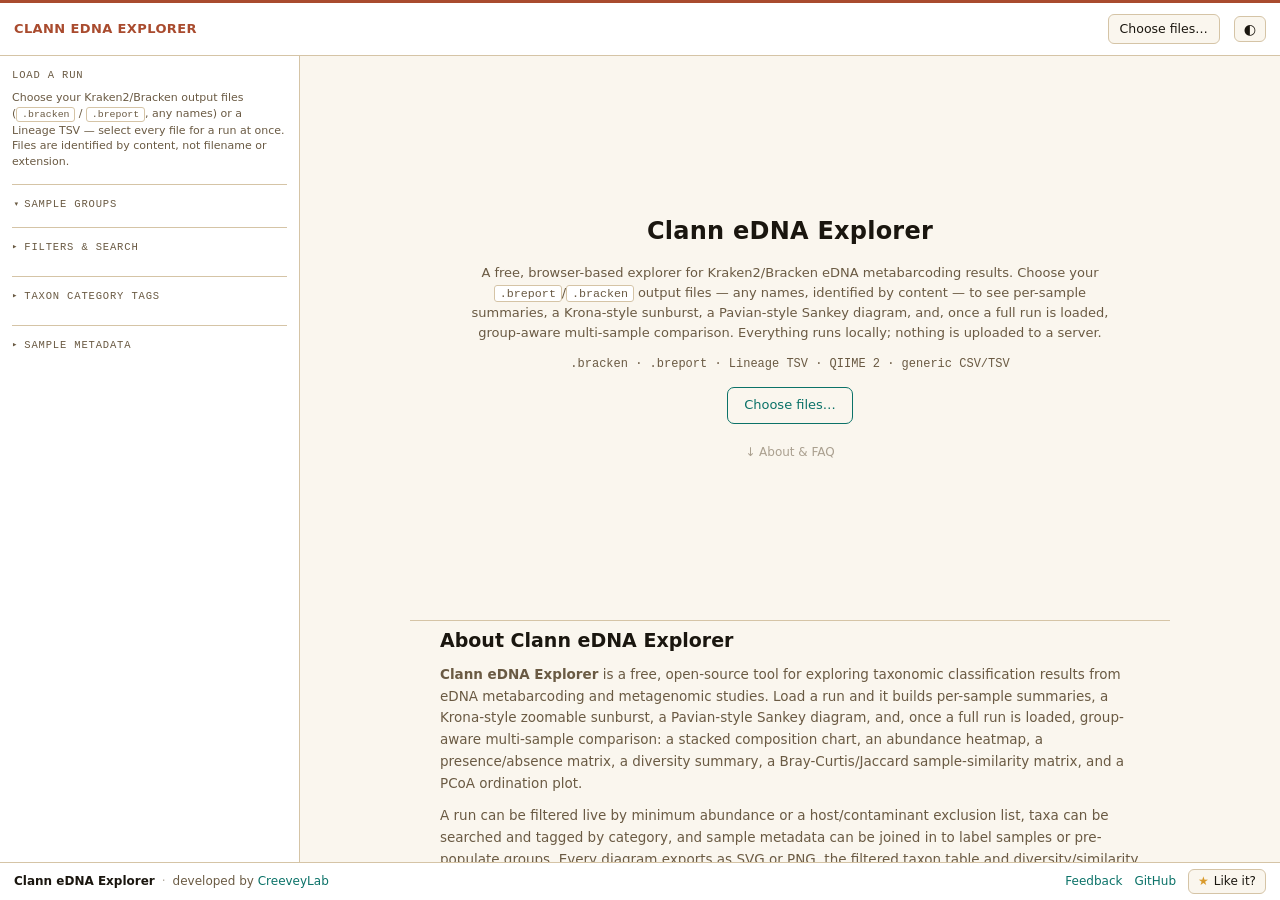
==== index.html @ 2140b51a "Fix Bray-Curtis to use relative proportions, document scaling behavior Bray-Curtis distance (feeding" ====
<!doctype html>
<html lang="en">
<head>
  <meta charset="utf-8" />
  <meta name="viewport" content="width=device-width, initial-scale=1" />
  <title>Clann eDNA Explorer — Kraken2/Bracken eDNA metabarcoding explorer</title>
  <meta name="description" content="Free, browser-based explorer for Kraken2/Bracken eDNA metabarcoding results. Load .bracken/.breport files or a Lineage TSV (e.g. exported from Clann BLAST Explorer's BLAST/DIAMOND taxonomy resolution), explore Krona-style sunbursts and Pavian-style Sankey diagrams, compare samples by group, and export to MicrobiomeAnalyst. Nothing is uploaded; everything runs in your browser." />
  <meta name="keywords" content="eDNA explorer, metabarcoding, Kraken2, Bracken, bracken report, taxonomic classification, lineage TSV, BLAST taxonomy, Krona chart, Sankey diagram, MicrobiomeAnalyst, metagenomics, microbiome analysis, online eDNA tool" />
  <meta name="author" content="CreeveyLab" />
  <link rel="canonical" href="https://chriscreevey.github.io/clann-edna-explorer/" />
  <meta property="og:type" content="website" />
  <meta property="og:site_name" content="Clann eDNA Explorer" />
  <meta property="og:title" content="Clann eDNA Explorer — Kraken2/Bracken eDNA metabarcoding explorer" />
  <meta property="og:description" content="Load Kraken2/Bracken output, explore Krona-style sunbursts and Sankey diagrams, compare samples by group, and export to MicrobiomeAnalyst — all in your browser." />
  <meta property="og:url" content="https://chriscreevey.github.io/clann-edna-explorer/" />
  <meta name="twitter:card" content="summary" />
  <meta name="twitter:title" content="Clann eDNA Explorer — Kraken2/Bracken eDNA metabarcoding explorer" />
  <meta name="twitter:description" content="Load Kraken2/Bracken output, explore Krona-style sunbursts and Sankey diagrams, compare samples by group, and export to MicrobiomeAnalyst — all in your browser." />
  <link rel="stylesheet" href="styles/main.css" />
  <script type="application/ld+json">
  {
    "@context": "https://schema.org",
    "@type": "WebApplication",
    "name": "Clann eDNA Explorer",
    "url": "https://chriscreevey.github.io/clann-edna-explorer/",
    "applicationCategory": "BioinformaticsApplication",
    "operatingSystem": "Any (modern web browser)",
    "browserRequirements": "Requires JavaScript",
    "offers": { "@type": "Offer", "price": "0", "priceCurrency": "USD" },
    "description": "Free browser-based explorer for Kraken2/Bracken eDNA metabarcoding classification results — or Lineage TSV input from other taxonomy-resolving tools such as Clann BLAST Explorer — with Krona-style sunbursts, Pavian-style Sankey diagrams, multi-sample comparison, and a MicrobiomeAnalyst-format export.",
    "keywords": "eDNA, metabarcoding, Kraken2, Bracken, lineage TSV, BLAST taxonomy, Krona, Sankey, MicrobiomeAnalyst, metagenomics",
    "author": { "@type": "Organization", "name": "CreeveyLab", "url": "https://www.creeveylab.org/" },
    "codeRepository": "https://github.com/ChrisCreevey/clann-edna-explorer"
  }
  </script>
  <script type="application/ld+json">
  {
    "@context": "https://schema.org",
    "@type": "FAQPage",
    "mainEntity": [
      { "@type": "Question", "name": "What input files does Clann eDNA Explorer need?",
        "acceptedAnswer": { "@type": "Answer", "text": "A Kraken2/Bracken .breport (full taxonomic hierarchy) and/or .bracken (leaf-rank re-estimated counts) file per sample, a Lineage TSV file — a hierarchy-aware format for tools that resolve their own taxonomy, such as Clann BLAST Explorer's eDNA Explorer sample export — or a QIIME 2 feature-table.tsv + taxonomy.tsv pair exported from a FeatureTable[Frequency]/FeatureData[Taxonomy] artifact. Files are identified by their content, not their name or extension, so Galaxy exports with generic filenames still work. A generic tab-delimited fallback parser handles output from other classifiers on a best-effort basis." } },
      { "@type": "Question", "name": "Can I load BLAST or DIAMOND results?",
        "acceptedAnswer": { "@type": "Answer", "text": "Yes. Resolve taxonomy for your BLAST/DIAMOND hits in Clann BLAST Explorer (its built-in taxonomy database resolves full lineage from a staxids value), then use its \"Download eDNA Explorer sample\" export to produce a Lineage TSV. Loading that file here gives it the same full rank views, sunburst, Sankey diagram, and multi-sample comparison as a native Kraken2/Bracken sample — not just a flat name list." } },
      { "@type": "Question", "name": "What formats do sample metadata and taxon category tags use?",
        "acceptedAnswer": { "@type": "Answer", "text": "Both are optional CSV/TSV uploads. Sample metadata needs a header row: first column is the sample/barcode ID, every other column is an arbitrary field. Taxon category tags is a two-column taxon-name-or-taxid, category list with no header row. Example files are in the examples/ folder of the repository: sample-metadata.tsv and taxon-category-tags.tsv." } },
      { "@type": "Question", "name": "Is my data uploaded to a server?",
        "acceptedAnswer": { "@type": "Answer", "text": "No. Everything runs client-side in your browser — parsing, visualisation, and every export happen locally. Your classification results never leave your computer." } },
      { "@type": "Question", "name": "Can I compare multiple samples?",
        "acceptedAnswer": { "@type": "Answer", "text": "Yes. Load a full run, assign samples to groups, and the overview dashboard, stacked composition chart, abundance heatmap, presence/absence matrix, diversity summary, Bray-Curtis/Jaccard similarity matrix, and a PCoA ordination plot all update to match — grouped, coloured, and recalculated live." } },
      { "@type": "Question", "name": "How does it handle read-count scaling across samples?",
        "acceptedAnswer": { "@type": "Answer", "text": "The same way for every input format: parsing always keeps each sample's raw read counts as reported by the source tool, with no rarefaction or rescaling to a common depth at load time. Downstream, the stacked composition chart, the rank table's percent-of-total column, the diversity summary, and Bray-Curtis distance (similarity matrix and PCoA) all work from each sample's own relative proportions, so differing sequencing depth doesn't distort them. The abundance heatmap and the Jaccard distance/presence-absence matrix intentionally use raw read counts against a read-count threshold instead." } },
      { "@type": "Question", "name": "Can I export results for MicrobiomeAnalyst?",
        "acceptedAnswer": { "@type": "Answer", "text": "Yes. The MicrobiomeAnalyst export builds the abundance table, taxonomy mapping, and metadata files to their documented format exactly, reflecting exactly the samples, rank, and filters currently shown in the comparison view." } },
      { "@type": "Question", "name": "Can I export the diagrams?",
        "acceptedAnswer": { "@type": "Answer", "text": "Yes. The sunburst, Sankey diagram, heatmaps, and stacked composition chart can each be exported as SVG (vector, edit it further) or PNG (raster, drop straight into a slide or report)." } },
      { "@type": "Question", "name": "Is Clann eDNA Explorer free?",
        "acceptedAnswer": { "@type": "Answer", "text": "Yes, it is free and open source (GPL-2.0), developed by CreeveyLab. Use it online or clone the repository and host it yourself." } }
    ]
  }
  </script>
</head>
<body>
<div id="app" style="display:flex;flex-direction:column;flex:1;min-height:0">
  <header>
    <span class="brand">Clann eDNA Explorer</span>
    <span class="title" id="hTitle"></span>
    <span class="meta" id="hMeta"></span>
    <span class="spacer"></span>
    <button id="uploadBtn" type="button" title="Pick your Kraken2/Bracken output files">Choose files&hellip;</button>
    <input id="folder-input" type="file" multiple style="display: none;" />
    <button class="act" id="themeBtn" type="button" title="Toggle light/dark">&#9680;</button>
  </header>

  <main>
    <aside id="side">
      <h4>Load a run</h4>
      <div class="hint" id="load-empty-state">
        Choose your Kraken2/Bracken output files (<code>.bracken</code> / <code>.breport</code>, any names) or a
        Lineage TSV — select every file for a run at once. Files are identified by content, not filename or
        extension.
      </div>
      <ul id="file-ticklist" class="file-ticklist scroll-panel" style="display: none;"></ul>
      <button id="load-selected-btn" class="act" type="button" style="display: none;">Load selected</button>

      <details class="sect" id="rowGroups" open>
        <summary>Sample groups</summary>
        <div id="groupsSectionBody"></div>
      </details>

      <details class="sect" id="rowFilters">
        <summary>Filters &amp; search</summary>
        <div id="filtersSectionBody"></div>
      </details>

      <details class="sect" id="rowTags">
        <summary>Taxon category tags</summary>
        <div id="tagsSectionBody"></div>
      </details>

      <details class="sect" id="rowMetadata">
        <summary>Sample metadata</summary>
        <div id="metadataSectionBody"></div>
      </details>
    </aside>

    <div id="wrap">
      <div id="explorer" style="display: none;"></div>
      <div id="empty">
        <div class="hero">
          <h1>Clann eDNA Explorer</h1>
          <div class="lead">
            A free, browser-based explorer for Kraken2/Bracken eDNA metabarcoding results. Choose your
            <code>.breport</code>/<code>.bracken</code> output files — any names, identified by content — to see
            per-sample summaries, a Krona-style sunburst, a Pavian-style Sankey diagram, and, once a full run is
            loaded, group-aware multi-sample comparison. Everything runs locally; nothing is uploaded to a server.
          </div>
          <div class="exts">.bracken &middot; .breport &middot; Lineage TSV &middot; QIIME 2 &middot; generic CSV/TSV</div>
          <button id="emptyOpen" type="button">Choose files&hellip;</button>
          <div class="scroll-hint">&darr; About &amp; FAQ</div>
        </div>
        <section class="about" id="about">
    <h2>About Clann eDNA Explorer</h2>
    <p>
      <strong>Clann eDNA Explorer</strong> is a free, open-source tool for exploring taxonomic classification
      results from eDNA metabarcoding and metagenomic studies. Load a run and it builds per-sample summaries, a
      Krona-style zoomable sunburst, a Pavian-style Sankey diagram, and, once a full run is loaded, group-aware
      multi-sample comparison: a stacked composition chart, an abundance heatmap, a presence/absence matrix, a
      diversity summary, a Bray-Curtis/Jaccard sample-similarity matrix, and a PCoA ordination plot.
    </p>
    <p>
      A run can be filtered live by minimum abundance or a host/contaminant exclusion list, taxa can be searched
      and tagged by category, and sample metadata can be joined in to label samples or pre-populate groups.
      Every diagram exports as SVG or PNG, the filtered taxon table and diversity/similarity summaries export as
      CSV, and the whole comparison exports to <strong>MicrobiomeAnalyst</strong>'s documented data format for
      formal statistical analysis downstream. Nothing is uploaded — parsing, visualisation, and every export run
      entirely in your browser.
    </p>

    <h3>Supported input sources</h3>
    <ul class="input-source-list">
      <li>
        <strong>Kraken2/Bracken</strong> — <code>.breport</code> (full taxonomic hierarchy) and/or
        <code>.bracken</code> (leaf-rank re-estimated counts) per sample, any filenames, identified by content.
        Full rank views, sunburst, Sankey, and multi-sample comparison.
      </li>
      <li>
        <strong>Lineage TSV</strong> — one row per resolved taxon path (name + taxid at every rank), for tools
        that resolve their own taxonomy, e.g. BLAST/DIAMOND hits. Same full treatment as Kraken2/Bracken. Produced
        directly by <a href="https://chriscreevey.github.io/clann-blast-explorer/" target="_blank" rel="noopener">Clann BLAST Explorer</a>'s
        "Download eDNA Explorer sample" export — see the FAQ below for a worked example.
      </li>
      <li>
        <strong>QIIME 2</strong> — a <code>feature-table.tsv</code> + <code>taxonomy.tsv</code> pair exported
        from a <code>FeatureTable[Frequency]</code>/<code>FeatureData[Taxonomy]</code> artifact. Same full
        treatment as the others — see the FAQ below for the export commands.
      </li>
      <li>
        <strong>Generic tab-delimited fallback</strong> — best-effort support for other classifiers (Kaiju,
        Centrifuge, MetaPhlAn, ...): a name column and an abundance column, with manual column mapping if
        auto-detection can't confirm the shape. No taxonomic hierarchy, so it only feeds the per-sample table,
        not the sunburst, Sankey, or comparison views.
      </li>
    </ul>
    <p>
      Every format is identified by file <strong>content</strong>, not filename or extension, so a Galaxy export
      with a generic name still loads correctly.
    </p>

    <h2>Frequently asked questions</h2>

    <h3>Can I load BLAST or DIAMOND results?</h3>
    <p>
      Yes — via a Lineage TSV. Resolve taxonomy for your BLAST/DIAMOND hits in
      <a href="https://chriscreevey.github.io/clann-blast-explorer/" target="_blank" rel="noopener">Clann BLAST Explorer</a>
      (its built-in taxonomy database resolves full lineage — superkingdom/domain through species — from a
      <code>staxids</code> value), filter to your preferred cutoffs, then use its "Download eDNA Explorer sample"
      export. Each query counts as one read, assigned to its best passing hit's taxon; unmatched queries pool
      into a single unclassified row. Load the resulting file here the same way as a <code>.breport</code> —
      it gets the same sunburst, Sankey, and multi-sample comparison treatment, not just a flat name list. See
      <a href="https://github.com/ChrisCreevey/clann-blast-explorer/blob/main/examples/nanopore-diamond-nr.tsv" target="_blank" rel="noopener">a worked example</a>
      (and its output, <a href="examples/blast-explorer-nanopore-sample.lineage.tsv">loadable directly here</a>).
    </p>

    <h3>Does it support QIIME 2?</h3>
    <p>
      Yes, via QIIME 2's exported plain-text files rather than the raw <code>.qza</code> archive (which packages
      the feature table as HDF5 inside a zip — not something a browser can decode without extra tooling yet).
      Export both halves of the pair and load them together:
    </p>
    <pre><code>qiime tools export --input-path table.qza --output-path exported-table
biom convert -i exported-table/feature-table.biom -o feature-table.tsv --to-tsv

qiime tools export --input-path taxonomy.qza --output-path exported-taxonomy</code></pre>
    <p>
      Select the resulting <code>feature-table.tsv</code> and <code>taxonomy.tsv</code> together — as with every
      other format, they're identified by content, not filename. Unlike <code>.breport</code>/<code>.bracken</code>,
      where each file is one sample, this pair loads every sample column in the feature table in one go, so
      there's no separate sample-name field for these two rows. Features with no match in
      <code>taxonomy.tsv</code>, or an unresolved taxon string (e.g. <code>Unassigned</code>), count as
      unclassified reads for that sample rather than being dropped.
    </p>

    <h3>What formats do sample metadata and taxon category tags use?</h3>
    <p>
      Both are optional CSV/TSV uploads, separate from the run itself, and both are identified by content like
      everything else. <strong>Sample metadata</strong> needs a header row: first column is the sample/barcode
      ID, every other column is an arbitrary field you can use to label samples or pre-populate groups — see
      <a href="examples/sample-metadata.tsv" target="_blank" rel="noopener">examples/sample-metadata.tsv</a>.
      <strong>Taxon category tags</strong> is a two-column taxon-name-or-taxid, category list with
      <em>no header row</em> — see
      <a href="examples/taxon-category-tags.tsv" target="_blank" rel="noopener">examples/taxon-category-tags.tsv</a>.
      Open either in a spreadsheet app to build your own from a template.
    </p>

    <h3>Is my data uploaded to a server?</h3>
    <p>
      No. Everything — parsing, every visualisation, and every export — runs client-side in your browser. Your
      classification results never leave your computer. You can save the page and use it offline, or host it
      yourself.
    </p>

    <h3>Can I compare multiple samples?</h3>
    <p>
      Yes. Load a full run, type a comma-separated list of group names, and assign each sample to one from a
      dropdown (with an Exclude option that drops a sample from every calculation without unloading it). The
      overview dashboard, stacked composition chart, abundance heatmap, presence/absence matrix, diversity
      summary, and sample-similarity matrix all recalculate live to match — grouped, coloured, and ordered by
      group throughout. The overview also includes a PCoA ordination plot (on Bray-Curtis distance), where each
      sample's point shape reflects its group and its colour can be switched, via a dropdown, to any uploaded
      metadata field instead. Samples rarely share the same sequencing depth — see "How does it handle read-count
      scaling across samples?" below for exactly which views are depth-independent and which show raw counts by
      design.
    </p>

    <h3>How does it handle read-count scaling across samples?</h3>
    <p>
      The same way for every input format: parsing always keeps each sample's <strong>raw read counts</strong> as
      reported by the source tool (Kraken2/Bracken's own counts, a Lineage TSV's <code>count</code> column, a
      QIIME 2 feature table's cell values) — nothing is rarefied or rescaled to a common depth at load time.
      Downstream, each view then chooses either raw counts or that sample's own relative proportions, depending
      on what the view is for:
    </p>
    <ul class="input-source-list">
      <li>
        <strong>Relative proportions</strong> (depth-independent) — the stacked composition chart, the per-sample
        rank table's "% of total" column, the diversity summary (richness/Shannon/Simpson), and Bray-Curtis
        distance (feeding both the sample-similarity matrix and the PCoA ordination plot). Differing read totals
        between samples don't distort any of these.
      </li>
      <li>
        <strong>Raw read counts</strong> (depth-sensitive, by design) — the abundance heatmap, so you can see
        actual sequencing depth at a glance (a deeply-sequenced sample reads more intensely there even where its
        relative composition is similar to a shallower one); and the Jaccard presence/absence distance and the
        presence/absence matrix, both of which call a taxon "present" once it clears a raw-read-count threshold
        you set, not a percentage.
      </li>
    </ul>
    <p>
      There's no rarefaction, CSS, or TMM-style formal normalization anywhere in the tool — just raw counts and
      same-sample relative proportions, as above. One provenance subtlety if you load matching
      <code>.breport</code> + <code>.bracken</code> pairs: species-rank counts become Bracken's statistically
      re-estimated numbers, but genus-rank-and-above counts still come from Kraken's original <code>.breport</code>
      clade assignments and aren't re-summed from the corrected species values — so a genus total won't exactly
      equal the sum of its (Bracken-corrected) species children in that case.
    </p>

    <h3>Can I export results for MicrobiomeAnalyst?</h3>
    <p>
      Yes. The MicrobiomeAnalyst export builds the abundance table, taxonomy mapping, and metadata files to
      <a href="https://www.microbiomeanalyst.ca/docs/DataFormat.xhtml" target="_blank" rel="noopener">their
      documented format</a> exactly, reflecting exactly the samples, rank, and filters currently shown in the
      comparison view — so what you exported is always what you were looking at.
    </p>

    <h3>Can I export the diagrams and tables?</h3>
    <p>
      Yes. The sunburst, Sankey diagram, heatmaps, stacked composition chart, and PCoA ordination plot each
      export as SVG (vector, edit it further) or PNG (raster, drop into a slide or report). The filtered rank
      table, the merged abundance matrix, and the diversity/similarity summaries all export as CSV, with the
      current group assignment included as a column so the file is self-describing without this tool. Each CSV
      carries the same counts as its on-screen view: the rank table export has <strong>both</strong> raw reads
      and percent-of-total columns; the abundance matrix export is <strong>raw counts only</strong> (matching the
      heatmap); the diversity summary is <strong>proportion-based</strong> (richness/Shannon/Simpson); and the
      similarity/distance matrix export is the Bray-Curtis (proportion-based) or Jaccard (raw-count-threshold)
      distance values themselves, not counts. The MicrobiomeAnalyst export is <strong>raw counts</strong>
      throughout, since that's the format MicrobiomeAnalyst itself expects.
    </p>

    <h3>Is it free?</h3>
    <p>
      Yes — Clann eDNA Explorer is free and open source (GPL-2.0), developed by
      <a href="https://www.creeveylab.org/" target="_blank" rel="noopener">CreeveyLab</a>. Use it online or clone
      the <a href="https://github.com/chriscreevey/clann-edna-explorer" target="_blank" rel="noopener">repository</a>
      and host it yourself.
    </p>
    <p class="about-foot">
      Developed by <a href="https://www.creeveylab.org/" target="_blank" rel="noopener">CreeveyLab</a> ·
      <a href="https://github.com/chriscreevey/clann-edna-explorer" target="_blank" rel="noopener">source on GitHub</a> ·
      part of the <a href="https://chriscreevey.github.io/">Clann suite</a>, alongside
      <a href="https://chriscreevey.github.io/clann-tree-viewer/" target="_blank" rel="noopener">Clann Tree Viewer</a>,
      <a href="https://chriscreevey.github.io/clann-blast-explorer/" target="_blank" rel="noopener">Clann BLAST Explorer</a>,
      and <a href="https://chriscreevey.github.io/clann-pangenome-explorer/" target="_blank" rel="noopener">Clann Pangenome Explorer</a>.
    </p>
        </section>
      </div>
      <div class="err" id="err" style="display: none;"></div>
    </div>
  </main>

  <footer id="foot">
    <span class="foot-l">
      <strong>Clann eDNA Explorer</strong><span class="sep">&middot;</span>developed by
      <a href="https://www.creeveylab.org/" target="_blank" rel="noopener">CreeveyLab</a>
    </span>
    <span class="foot-r">
      <a href="https://github.com/chriscreevey/clann-edna-explorer/issues/new/choose" target="_blank" rel="noopener" title="Suggest a feature or report a problem (opens GitHub — a free account is needed to post)">Feedback</a>
      <a href="https://github.com/chriscreevey/clann-edna-explorer" target="_blank" rel="noopener" title="Source code on GitHub">GitHub</a>
      <a class="like" href="https://github.com/chriscreevey/clann-edna-explorer" target="_blank" rel="noopener" title="Like it? Star the repository on GitHub"><span class="like-ico">&#9733;</span> Like it?</a>
    </span>
  </footer>
</div>

  <script src="src/parsers/sniff.js"></script>
  <script src="src/parsers/breport.js"></script>
  <script src="src/parsers/bracken.js"></script>
  <script src="src/parsers/generic.js"></script>
  <script src="src/parsers/lineage-tsv.js"></script>
  <script src="src/parsers/qiime.js"></script>
  <script src="src/parsers/provenance.js"></script>
  <script src="src/parsers/folder-loader.js"></script>
  <script src="src/parsers/sample-metadata.js"></script>
  <script src="src/model/tags.js"></script>
  <script src="src/model/taxonomy-tree.js"></script>
  <script src="src/model/sample.js"></script>
  <script src="src/model/filters.js"></script>
  <script src="src/model/summary.js"></script>
  <script src="src/model/rank-table.js"></script>
  <script src="src/model/groups.js"></script>
  <script src="src/model/hierarchy.js"></script>
  <script src="src/model/diversity.js"></script>
  <script src="src/model/comparison.js"></script>
  <script src="src/model/similarity.js"></script>
  <script src="src/model/ordination.js"></script>
  <script src="src/model/microbiome-analyst-export.js"></script>
  <script src="src/model/csv-export.js"></script>
  <script src="src/model/taxon-detail.js"></script>
  <script src="src/viz/sunburst.js"></script>
  <script src="src/viz/sankey.js"></script>
  <script src="src/viz/heatmap.js"></script>
  <script src="src/viz/stacked-bar.js"></script>
  <script src="src/viz/ordination-plot.js"></script>
  <script src="src/viz/svg-export.js"></script>
  <script src="src/app.js"></script>
</body>
</html>
---- styles/main.css ----
/* Design tokens and shell layout ported verbatim from
   clann-pangenome-explorer/styles/pangenome.css so all four Clann tools
   share one visual language. Component-specific rules below adapt this
   app's existing UI (sunburst, Sankey, heatmaps, comparison views, etc.)
   to the same tokens. */
:root{
  --font-sans:system-ui,-apple-system,BlinkMacSystemFont,'Segoe UI',Roboto,Helvetica,Arial,sans-serif;
  --font-mono:ui-monospace,SFMono-Regular,'SF Mono',Menlo,Consolas,'Liberation Mono',monospace;

  --stone-50:#FAF6EE; --stone-100:#F3ECDF; --stone-200:#E7DBC6; --stone-300:#D5C4A6;
  --stone-400:#B7A283; --stone-500:#8E7A5E; --stone-600:#6A5A43; --stone-700:#4B4031;
  --stone-800:#2E2820; --stone-900:#1A160F;
  --clay-400:#C56347; --clay-500:#A94B2E; --clay-600:#8C3A22;
  --moss-300:#9CAA6A; --moss-500:#5F6E33;
  --compute-200:#7FCFC4; --compute-400:#149589; --compute-500:#0B7268; --compute-glow:#36E0C8;
  --amber-400:#D99A2B; --amber-500:#B97E1C;

  --bg:var(--stone-50); --panel:#ffffff; --ink:var(--stone-900); --muted:var(--stone-600); --line:var(--stone-300);
  --accent:var(--compute-500); --sel:var(--compute-500); --hl:var(--amber-400); --warn:var(--clay-500);
  --shadow-sm:0 1px 3px rgba(46,40,32,.08),0 1px 2px rgba(46,40,32,.05);
  --shadow-md:0 8px 22px rgba(46,40,32,.16);
  color-scheme: light dark;
}
:root[data-theme="dark"]{
  --bg:var(--stone-900); --panel:var(--stone-800); --ink:var(--stone-50); --muted:var(--stone-400); --line:var(--stone-700);
  --accent:var(--compute-glow); --sel:var(--compute-glow); --hl:var(--amber-400); --warn:var(--clay-400);
  --shadow-sm:0 1px 3px rgba(0,0,0,.35); --shadow-md:0 10px 26px rgba(0,0,0,.42);
}
@media (prefers-color-scheme: dark) {
  :root:not([data-theme="light"]) {
    --bg:var(--stone-900); --panel:var(--stone-800); --ink:var(--stone-50); --muted:var(--stone-400); --line:var(--stone-700);
    --accent:var(--compute-glow); --sel:var(--compute-glow); --hl:var(--amber-400); --warn:var(--clay-400);
    --shadow-sm:0 1px 3px rgba(0,0,0,.35); --shadow-md:0 10px 26px rgba(0,0,0,.42);
  }
}

*{box-sizing:border-box}
html{overflow-x:hidden}
html,body{height:100%;margin:0}
body{font:13px/1.45 var(--font-sans);
     color:var(--ink);background:var(--bg);display:flex;flex-direction:column;-webkit-font-smoothing:antialiased}

/* ---- Header ---- */
header{display:flex;align-items:center;gap:14px;padding:9px 14px;border-bottom:1px solid var(--line);
  background:var(--panel);border-top:3px solid var(--clay-500)}
header .brand{font-weight:700;text-transform:uppercase;letter-spacing:.03em;font-size:13px;
  color:var(--clay-500);white-space:nowrap}
:root[data-theme="dark"] header .brand{color:var(--clay-400)}
header nav{display:flex;align-items:center;gap:14px;flex-wrap:wrap}
header nav a{color:var(--muted);text-decoration:none;font-size:12.5px;white-space:nowrap}
header nav a:hover{color:var(--accent)}
header .spacer{flex:1}
header #uploadBtn{border:1px solid var(--line);background:var(--bg);color:var(--ink);border-radius:6px;
  padding:5px 11px;cursor:pointer;font:inherit;font-size:12.5px}
header #uploadBtn:hover{border-color:var(--accent);color:var(--accent)}
button.act#themeBtn{width:auto;border:1px solid var(--line);background:var(--bg);color:var(--ink);
  border-radius:6px;padding:5px 9px;cursor:pointer;font:inherit;font-size:14px;line-height:1}
button.act#themeBtn:hover{border-color:var(--accent)}

/* ---- Shell layout ---- */
main{flex:1;display:flex;min-height:0;min-width:0}

#side{width:300px;flex:none;border-right:1px solid var(--line);background:var(--panel);
      overflow:auto;padding:12px}
#side h4{margin:16px 0 7px;font-size:10.5px;text-transform:uppercase;letter-spacing:.08em;color:var(--muted);
  font-family:var(--font-mono);font-weight:500}
#side h4:first-child{margin-top:0}

.sect{border-top:1px solid var(--line);margin-top:14px}
.sect>summary{list-style:none;cursor:pointer;user-select:none;display:flex;align-items:center;gap:6px;
  margin:12px 0 7px;font-size:10.5px;text-transform:uppercase;letter-spacing:.08em;color:var(--muted);
  font-family:var(--font-mono);font-weight:500}
.sect>summary::-webkit-details-marker{display:none}
.sect>summary::before{content:"▸";font-size:9px;color:var(--muted);transition:transform 120ms}
.sect[open]>summary::before{transform:rotate(90deg)}
.sect>summary:hover{color:var(--ink)}
.sect>*:last-child{margin-bottom:4px}

.row{display:flex;align-items:center;gap:8px;margin:6px 0;font-size:12.5px}
.row label{flex:1;user-select:none}

input[type=search],input[type=text],input[type=number],textarea,select{width:100%;padding:5px 7px;border:1px solid var(--line);
  border-radius:6px;background:var(--bg);color:var(--ink);font:inherit;font-size:12.5px}
input[type=search]:focus-visible,input[type=text]:focus-visible,input[type=number]:focus-visible,
textarea:focus-visible,select:focus-visible,button:focus-visible{outline:none;
  box-shadow:0 0 0 3px color-mix(in srgb, var(--compute-400) 35%, transparent);border-color:var(--compute-400)}

button{font:inherit}
button.act{width:100%;padding:6px 9px;border:1px solid var(--line);border-radius:6px;background:var(--bg);
  color:var(--ink);cursor:pointer;margin:4px 0;font:inherit;font-size:12.5px;transition:border-color 140ms,transform 80ms}
button.act:hover{border-color:var(--accent)}
button.act:active{transform:translateY(1px)}
button.act:disabled{opacity:.45;cursor:default;border-color:var(--line)}
button.act.warn{color:var(--warn);border-color:var(--warn)}
button.act.warn:hover{background:var(--warn);color:#fff}

.hint{color:var(--muted);font-size:11px;margin-top:7px;line-height:1.45}
code{background:var(--panel);border:1px solid var(--line);padding:0.05rem 0.3rem;border-radius:3px;
  font-family:var(--font-mono);font-size:0.9em}

#wrap{flex:1;position:relative;overflow:auto;background:var(--bg)}

#empty{position:absolute;inset:0;overflow-y:auto;color:var(--muted);text-align:center;background:var(--bg)}
#empty .hero{min-height:70%;display:flex;flex-direction:column;align-items:center;justify-content:center;
  gap:14px;padding:24px;box-sizing:border-box}
#empty h1{margin:0;color:var(--ink);font-size:24px;letter-spacing:.01em}
#empty .lead{max-width:640px;line-height:1.5}
#empty .exts{font-family:var(--font-mono);font-size:12px}
#empty button{border:1px solid var(--accent);color:var(--accent);background:transparent;border-radius:7px;
  padding:8px 16px;cursor:pointer;font:inherit;font-size:13px}
#empty button:hover{background:var(--accent);color:#fff}
:root[data-theme="dark"] #empty button:hover{color:var(--stone-900)}
#empty .scroll-hint{font-size:12px;opacity:.55;margin-top:6px}

#explorer{padding:14px;display:flex;flex-direction:column;gap:14px;min-height:100%}

/* Big divider between "cross-sample" and "single active sample" content —
   deliberately not a .card (no border/shadow/background match) and much
   larger than a .card h3, so the two groups of cards below read as
   distinct sections rather than one flat run of same-sized cards. The
   first one also gets no top margin so it doesn't add a gap before the
   very top of #explorer. */
.section-banner{margin:10px 0 -4px;padding:0 2px}
.section-banner:first-child{margin-top:0}
.section-banner-title{font-size:17px;font-weight:700;color:var(--ink);letter-spacing:.01em;
  padding-bottom:6px;border-bottom:2px solid var(--accent)}
.section-banner-subtitle{font-size:12px;color:var(--muted);margin-top:4px}

.card{background:var(--panel);border:1px solid var(--line);border-radius:8px;padding:12px 14px;box-shadow:var(--shadow-sm)}
.card h3{margin:0 0 8px;font-size:11.5px;text-transform:uppercase;letter-spacing:.06em;color:var(--muted);
  font-family:var(--font-mono);font-weight:500}
.card h4{margin:14px 0 6px;font-size:10.5px;text-transform:uppercase;letter-spacing:.06em;color:var(--muted);
  font-family:var(--font-mono);font-weight:500}
.card h4:first-child{margin-top:0}

/* ---- About & FAQ (inside #empty, matching the sibling tools) ---- */
.about{max-width:760px;margin:0 auto;padding:4px 30px 64px;text-align:left;line-height:1.62;
  border-top:1px solid var(--line)}
.about h2{color:var(--ink);font-size:19px;margin:30px 0 8px}
.about h2:first-child{margin-top:0}
.about h3{color:var(--ink);font-size:14.5px;margin:20px 0 4px}
.about p{margin:0 0 10px;font-size:13.5px;color:var(--muted)}
.about ul.input-source-list{margin:0 0 10px;padding-left:1.2rem;font-size:13.5px;color:var(--muted)}
.about ul.input-source-list li{margin-bottom:8px;line-height:1.55}
.about a{color:var(--accent);text-decoration:none}
.about a:hover{text-decoration:underline}
.about-foot{margin-top:26px;font-size:12.5px;opacity:.85}

/* ---- Footer ---- */
footer#foot{flex:none;display:flex;align-items:center;gap:10px;padding:6px 14px;border-top:1px solid var(--line);
  background:var(--panel);font-size:12px;color:var(--muted);flex-wrap:wrap}
footer#foot strong{color:var(--ink);font-weight:600}
footer#foot .sep{margin:0 7px;opacity:.5}
footer#foot a{color:var(--accent);text-decoration:none}
footer#foot a:hover{text-decoration:underline}
footer#foot .foot-r{margin-left:auto;display:flex;align-items:center;gap:12px}
footer#foot .like{display:inline-flex;align-items:center;gap:5px;border:1px solid var(--line);border-radius:6px;
  padding:3px 9px;background:var(--bg);color:var(--ink)}
footer#foot .like:hover{border-color:var(--accent);text-decoration:none}
footer#foot .like .like-ico{color:var(--amber-400)}

/* ---- Tables (generic data-table look, used by rank-table etc) ---- */
table.data-table{width:100%;border-collapse:collapse;font-size:12.5px}
table.data-table th,table.data-table td{padding:5px 8px;border-bottom:1px solid var(--line);text-align:left;white-space:nowrap}
table.data-table th{cursor:pointer;user-select:none;color:var(--muted);font-family:var(--font-mono);font-size:11px;
  text-transform:uppercase;letter-spacing:.04em;position:sticky;top:0;background:var(--panel)}
table.data-table th:hover{color:var(--ink)}
table.data-table th.sorted-asc::after{content:" ▴"}
table.data-table th.sorted-desc::after{content:" ▾"}
table.data-table tbody tr:hover{background:color-mix(in srgb,var(--accent) 8%,transparent)}
table.data-table td.num{font-family:var(--font-mono);text-align:right}

.table-wrap{overflow:auto}
/* Reusable cap for any long list/table so it scrolls internally instead of
   pushing the rest of the page down. */
.scroll-panel{max-height:22rem;overflow-y:auto;overflow-x:auto;border:1px solid var(--line);border-radius:6px}
.table-wrap.scroll-panel table.data-table thead th{position:sticky;top:0;background:var(--panel);z-index:1}

/* Grid/flex children default to min-width:auto, which refuses to shrink
   below their content's intrinsic width — the classic cause of a whole
   page growing horizontally instead of one internal element scrolling. */
main > *, #wrap, #explorer, .card, .bar-row, .diversity-row{min-width:0}

.row-count{color:var(--muted);font-size:11.5px;margin:0 0 6px 0}
.empty-state{color:var(--muted);font-size:12.5px}
.empty-note{color:var(--muted);font-style:italic;padding:12px}

@media (max-width: 760px){
  main{flex-direction:column;overflow:auto}
  #side{width:100% !important;max-height:60vh;border-right:none;border-bottom:1px solid var(--line)}
  #wrap{overflow:visible;min-height:60vh}
  header{flex-wrap:wrap;row-gap:6px}
}

/* =====================================================================
   Component-specific rules (this app's own views), same tokens as above
   ===================================================================== */

/* ---- Load-a-run tick-list (inside #side, above the .sect blocks) ---- */
.file-ticklist{list-style:none;margin:0.5rem 0;padding:0;font-size:12px}
.file-ticklist li{display:flex;flex-wrap:wrap;align-items:baseline;gap:0.4rem;padding:0.35rem 0;border-bottom:1px solid var(--line)}
.file-ticklist li[data-disabled='true']{color:var(--muted)}
.file-ticklist .format-label{font-size:0.7rem;padding:0.05rem 0.4rem;border-radius:4px;background:var(--bg);border:1px solid var(--line)}
.file-ticklist .reason{font-size:0.7rem;color:var(--muted)}
/* Recognised files list first; anything that didn't sniff as a known
   format is collapsed under here instead of interleaved with valid rows. */
.invalid-files-wrapper{display:block;padding:0.35rem 0 0}
.invalid-files-section summary{cursor:pointer;user-select:none;list-style:none;color:var(--muted);font-size:0.75rem;
  padding:0.3rem 0}
.invalid-files-section summary::-webkit-details-marker{display:none}
.invalid-files-section summary::before{content:"▸";display:inline-block;margin-right:0.3rem;font-size:0.65rem;
  transition:transform 120ms}
.invalid-files-section[open] summary::before{transform:rotate(90deg)}
.invalid-files-section summary:hover{color:var(--ink)}
.invalid-files-list{list-style:none;margin:0;padding:0}
.invalid-files-list li{display:flex;flex-wrap:wrap;align-items:baseline;gap:0.4rem;padding:0.35rem 0;
  border-bottom:1px solid var(--line)}
.invalid-files-list li[data-disabled='true']{color:var(--muted)}
.invalid-files-list li:last-child{border-bottom:none}
.sample-name-input{width:7rem;font-size:0.8rem}
.filename{font-size:0.75rem;color:var(--muted);overflow:hidden;text-overflow:ellipsis;white-space:nowrap}
.column-mapping{width:100%;font-size:0.75rem;color:var(--muted);display:flex;align-items:center;gap:0.5rem;padding-top:0.25rem}
.column-mapping input[type='number']{width:3.5rem}
.column-mapping button{width:auto}

/* ---- Sample groups / Filters / Tags / Metadata (aside .sect bodies) ---- */
.group-name-input-row{margin-bottom:0.5rem}
.sample-group-list{list-style:none;margin:0 0 0.5rem 0;padding:0;max-height:12rem}
.sample-group-row{display:flex;align-items:center;justify-content:space-between;gap:0.5rem;padding:0.3rem 0;
  border-bottom:1px solid var(--line);font-size:12px}
.sample-group-row:last-child{border-bottom:none}
.sample-group-name{overflow:hidden;text-overflow:ellipsis;white-space:nowrap;flex:1}
.sample-group-row select{width:auto;max-width:8rem}
.filter-exclusion-row{display:flex;align-items:flex-start;gap:0.5rem;margin:0.4rem 0}
.filter-exclusion-row textarea{flex:1}
.filter-exclusion-row button{width:auto;white-space:nowrap}
.filter-threshold-row{display:flex;align-items:center;gap:0.4rem;margin:0.4rem 0;font-size:12.5px}
.filter-threshold-row input[type='number']{width:5rem}
.filter-threshold-row select{width:auto}
.filter-threshold-row button{width:auto}
.tag-legend{display:flex;flex-wrap:wrap;gap:0.4rem;margin-top:0.5rem}
.tag-chip{padding:0.1rem 0.5rem;border:1.5px solid;border-radius:999px;font-size:0.7rem}
.tag-badge{display:inline-block;margin-left:0.4rem;padding:0.05rem 0.4rem;border:1px solid;border-radius:999px;
  font-size:0.65rem;color:var(--ink)}
.topn-controls,.search-row,.rank-controls,.sample-selector-row,.sankey-controls{margin-bottom:0.6rem;font-size:12.5px}
.search-row input{max-width:24rem}

/* ---- Summary card ---- */
.summary-card h3{margin:0 0 0.5rem 0;font-size:13px}
.stat-grid{display:grid;grid-template-columns:max-content 1fr;column-gap:0.75rem;row-gap:0.25rem;margin:0}
.stat-grid dt{color:var(--muted);font-size:12px}
.stat-grid dd{margin:0;font-size:12px;font-variant-numeric:tabular-nums}
.provenance-details{margin-top:0.75rem;font-size:12px}
.provenance-details summary{cursor:pointer;color:var(--muted)}

/* ---- Rank table + Top-N chart ---- */
table.rank-table{width:100%;border-collapse:collapse;font-size:12.5px}
table.rank-table th,table.rank-table td{text-align:left;padding:0.35rem 0.6rem;border-bottom:1px solid var(--line);white-space:nowrap}
table.rank-table th{cursor:pointer;color:var(--muted);user-select:none;position:sticky;top:0;background:var(--panel);
  font-family:var(--font-mono);font-size:11px;text-transform:uppercase;letter-spacing:.04em}
table.rank-table th.sorted-asc::after{content:' \2191'}
table.rank-table th.sorted-desc::after{content:' \2193'}
table.rank-table td:nth-child(2),table.rank-table td:nth-child(3){font-variant-numeric:tabular-nums;text-align:right;font-family:var(--font-mono)}
table.rank-table tr.expandable-row{cursor:pointer}
table.rank-table tr.expandable-row:hover{background:color-mix(in srgb,var(--accent) 8%,transparent)}
tr.taxon-detail-row td{background:var(--bg);padding:0}
.taxon-detail-card{padding:0.75rem 1rem}
.taxon-detail-title{display:flex;align-items:center;gap:0.5rem;margin-bottom:0.3rem}
.taxon-detail-lineage{color:var(--muted);font-size:12px;margin:0 0 0.6rem 0}

.topn-chart{margin-bottom:0.5rem}
.bar-list{display:flex;flex-direction:column;gap:0.3rem}
.bar-row{display:grid;grid-template-columns:minmax(8rem, 16rem) 1fr minmax(9rem, max-content);align-items:center;gap:0.5rem;font-size:12px}
.bar-label{overflow:hidden;text-overflow:ellipsis;white-space:nowrap}
.bar-track{background:var(--line);border-radius:3px;height:0.85rem;overflow:hidden}
.bar-fill{background:var(--accent);height:100%}
.bar-other .bar-fill{background:var(--muted)}
.bar-value{font-variant-numeric:tabular-nums;color:var(--muted);text-align:right;font-family:var(--font-mono)}

/* ---- Sunburst / Sankey ---- */
.viz-breadcrumb{color:var(--muted);font-size:11.5px;margin:0 0 0.5rem 0}
.sunburst-host{display:flex;justify-content:center}
.sunburst-host svg path{transition:opacity 0.1s}
.sunburst-host svg path:hover{opacity:0.8}
.sankey-host{overflow-x:auto}

/* ---- Overview dashboard + multi-sample comparison ---- */
table.overview-stats-table{border-collapse:collapse;width:100%;font-size:12.5px;margin-bottom:0.75rem}
table.overview-stats-table th,table.overview-stats-table td{text-align:left;padding:0.3rem 0.6rem;border-bottom:1px solid var(--line)}
table.overview-stats-table th{color:var(--muted);font-weight:normal;font-family:var(--font-mono);font-size:11px;text-transform:uppercase}
.overview-controls{margin-bottom:0.5rem;font-size:12.5px}
.diversity-plot{display:flex;flex-direction:column;gap:0.6rem;margin-top:0.5rem}
.diversity-row{display:grid;grid-template-columns:minmax(6rem, 10rem) 1fr minmax(9rem, max-content);align-items:center;gap:0.6rem;font-size:12px}
.diversity-group-label{overflow:hidden;text-overflow:ellipsis;white-space:nowrap}
.diversity-track{position:relative;height:1.4rem;background:var(--bg);border:1px solid var(--line);border-radius:4px}
.diversity-range{position:absolute;top:45%;height:2px;background:var(--muted)}
.diversity-mean{position:absolute;top:15%;width:2px;height:70%;background:var(--ink);transform:translateX(-1px)}
.diversity-dot{position:absolute;top:50%;width:8px;height:8px;border-radius:50%;transform:translate(-50%, -50%);border:1px solid var(--panel)}
.diversity-value{font-variant-numeric:tabular-nums;color:var(--muted);text-align:right;font-family:var(--font-mono)}
.diversity-axis-row{font-size:11px;color:var(--muted)}
.diversity-axis{position:relative;height:1.1rem}
.diversity-axis-tick{position:absolute;top:0;display:flex;flex-direction:column;align-items:center;transform:translateX(-50%)}
.diversity-axis-tick-mark{width:1px;height:0.4rem;background:var(--line)}
.diversity-axis-tick-label{font-variant-numeric:tabular-nums;font-family:var(--font-mono);font-size:10px;color:var(--muted);white-space:nowrap}
.stacked-bar-host,.heatmap-host,.ordination-host{overflow-x:auto}
.heatmap-host.scroll-panel{max-height:26rem}
.ordination-section{margin-top:0.75rem}
.small-multiples{display:flex;flex-wrap:wrap;gap:0.75rem}
.small-multiple-cell{width:150px;text-align:center}
.small-multiple-label{font-size:11px;color:var(--muted);margin:0.25rem 0 0 0;overflow:hidden;text-overflow:ellipsis;white-space:nowrap}
tr.diversity-aggregate-row td{font-weight:bold;border-top:2px solid var(--line)}

/* Non-destructive cross-view search highlight */
table.rank-table tr.search-match{background:color-mix(in srgb, var(--accent) 15%, transparent)}
table.rank-table tr.search-match td:first-child{border-left:3px solid var(--accent)}
.bar-row.search-match .bar-label{color:var(--accent);font-weight:bold}
.bar-row.search-match .bar-track{outline:2px solid var(--accent);outline-offset:1px}

/* ---- Warnings (MicrobiomeAnalyst export etc) ---- */
.export-warnings{background:color-mix(in srgb, var(--warn) 12%, transparent);border:1px solid var(--warn);
  border-radius:6px;padding:0.5rem 0.75rem;margin-bottom:0.6rem;font-size:12.5px;color:var(--ink)}
.export-warnings p{margin:0.2rem 0}
.export-download-row,.diagram-export-row{display:flex;flex-wrap:wrap;gap:0.5rem;margin-top:0.5rem}
.export-download-row button,.diagram-export-row button{width:auto}
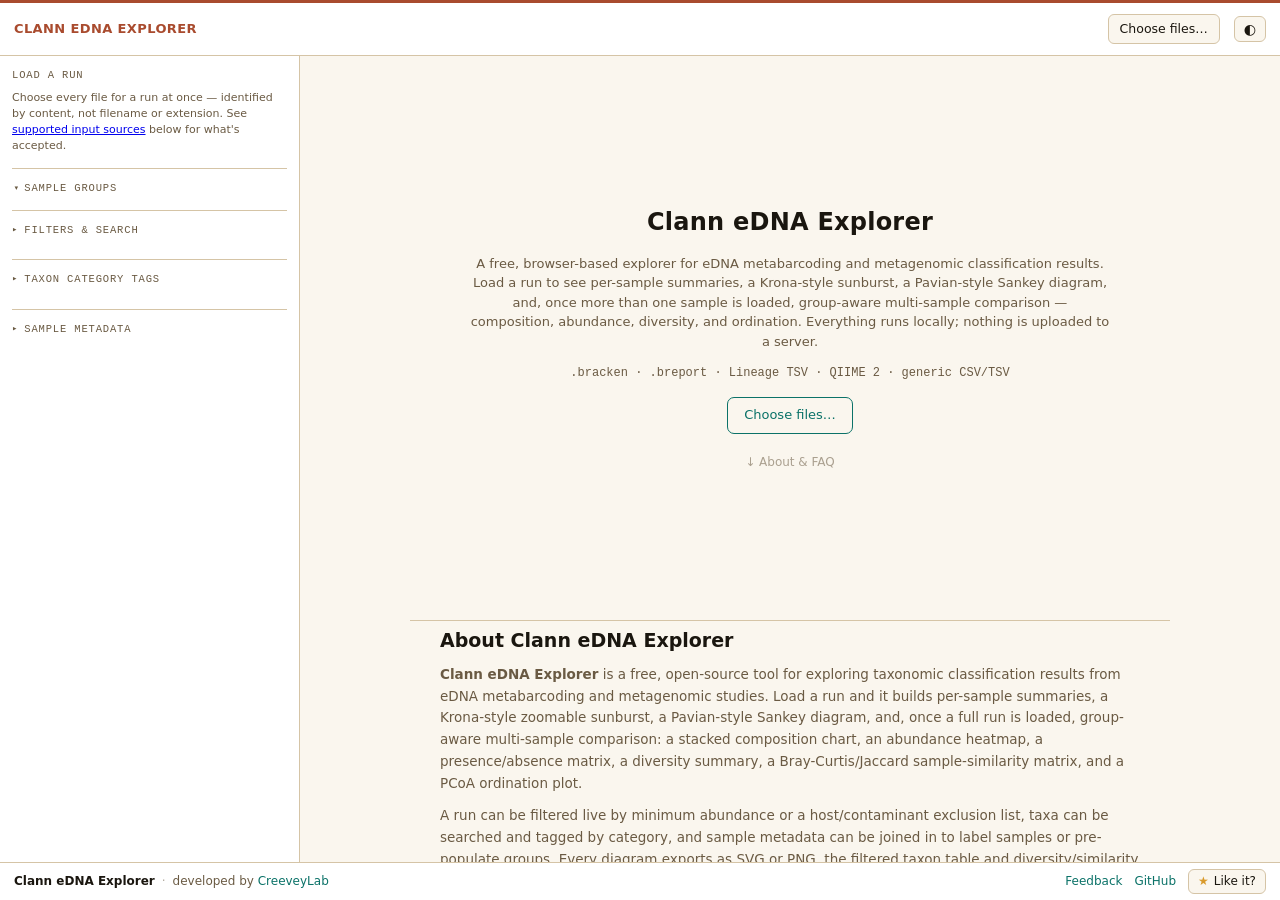
==== commit 3acc3af6: "Simplify the sidebar and hero intro text, deferring file-format detail to the FAQ Both blurbs listed" ====
--- a/index.html
+++ b/index.html
@@ -49,7 +49,7 @@
       { "@type": "Question", "name": "Can I compare multiple samples?",
         "acceptedAnswer": { "@type": "Answer", "text": "Yes. Load a full run, assign samples to groups, and the overview dashboard, stacked composition chart, abundance heatmap, presence/absence matrix, diversity summary, Bray-Curtis/Jaccard similarity matrix, and a PCoA ordination plot all update to match — grouped, coloured, and recalculated live." } },
       { "@type": "Question", "name": "How does it handle read-count scaling across samples?",
-        "acceptedAnswer": { "@type": "Answer", "text": "The same way for every input format: parsing always keeps each sample's raw read counts as reported by the source tool, with no rarefaction or rescaling to a common depth at load time. Downstream, the stacked composition chart, the rank table's percent-of-total column, the diversity summary, and Bray-Curtis distance (similarity matrix and PCoA) all work from each sample's own relative proportions, so differing sequencing depth doesn't distort them. The abundance heatmap and the Jaccard distance/presence-absence matrix intentionally use raw read counts against a read-count threshold instead." } },
+        "acceptedAnswer": { "@type": "Answer", "text": "The same way for every input format: parsing always keeps each sample's raw read counts as reported by the source tool, with no rarefaction or rescaling to a common depth at load time. Downstream, the abundance heatmap's colour, the rank table's percent-of-total column, the diversity summary, and Bray-Curtis distance (similarity matrix and PCoA) all work from each sample's own relative proportions, so differing sequencing depth doesn't distort them. The stacked composition chart defaults to the same % view but has a raw-read-count display toggle, and the Jaccard distance/presence-absence matrix intentionally use raw read counts against a read-count threshold." } },
       { "@type": "Question", "name": "Can I export results for MicrobiomeAnalyst?",
         "acceptedAnswer": { "@type": "Answer", "text": "Yes. The MicrobiomeAnalyst export builds the abundance table, taxonomy mapping, and metadata files to their documented format exactly, reflecting exactly the samples, rank, and filters currently shown in the comparison view." } },
       { "@type": "Question", "name": "Can I export the diagrams?",
@@ -76,9 +76,8 @@
     <aside id="side">
       <h4>Load a run</h4>
       <div class="hint" id="load-empty-state">
-        Choose your Kraken2/Bracken output files (<code>.bracken</code> / <code>.breport</code>, any names) or a
-        Lineage TSV — select every file for a run at once. Files are identified by content, not filename or
-        extension.
+        Choose every file for a run at once — identified by content, not filename or extension. See
+        <a href="#supported-input-sources">supported input sources</a> below for what's accepted.
       </div>
       <ul id="file-ticklist" class="file-ticklist scroll-panel" style="display: none;"></ul>
       <button id="load-selected-btn" class="act" type="button" style="display: none;">Load selected</button>
@@ -110,10 +109,10 @@
         <div class="hero">
           <h1>Clann eDNA Explorer</h1>
           <div class="lead">
-            A free, browser-based explorer for Kraken2/Bracken eDNA metabarcoding results. Choose your
-            <code>.breport</code>/<code>.bracken</code> output files — any names, identified by content — to see
-            per-sample summaries, a Krona-style sunburst, a Pavian-style Sankey diagram, and, once a full run is
-            loaded, group-aware multi-sample comparison. Everything runs locally; nothing is uploaded to a server.
+            A free, browser-based explorer for eDNA metabarcoding and metagenomic classification results.
+            Load a run to see per-sample summaries, a Krona-style sunburst, a Pavian-style Sankey diagram, and,
+            once more than one sample is loaded, group-aware multi-sample comparison — composition, abundance,
+            diversity, and ordination. Everything runs locally; nothing is uploaded to a server.
           </div>
           <div class="exts">.bracken &middot; .breport &middot; Lineage TSV &middot; QIIME 2 &middot; generic CSV/TSV</div>
           <button id="emptyOpen" type="button">Choose files&hellip;</button>
@@ -137,7 +136,7 @@
       entirely in your browser.
     </p>
 
-    <h3>Supported input sources</h3>
+    <h3 id="supported-input-sources">Supported input sources</h3>
     <ul class="input-source-list">
       <li>
         <strong>Kraken2/Bracken</strong> — <code>.breport</code> (full taxonomic hierarchy) and/or
@@ -243,17 +242,20 @@
     </p>
     <ul class="input-source-list">
       <li>
-        <strong>Relative proportions</strong> (depth-independent) — the stacked composition chart, the per-sample
-        rank table's "% of total" column, the diversity summary (richness/Shannon/Simpson), and Bray-Curtis
-        distance (feeding both the sample-similarity matrix and the PCoA ordination plot). Differing read totals
-        between samples don't distort any of these.
-      </li>
-      <li>
-        <strong>Raw read counts</strong> (depth-sensitive, by design) — the abundance heatmap, so you can see
-        actual sequencing depth at a glance (a deeply-sequenced sample reads more intensely there even where its
-        relative composition is similar to a shallower one); and the Jaccard presence/absence distance and the
-        presence/absence matrix, both of which call a taxon "present" once it clears a raw-read-count threshold
-        you set, not a percentage.
+        <strong>Relative proportions</strong> (depth-independent) — the abundance heatmap's colour, the stacked
+        composition chart in its default "% of sample" display, the per-sample rank table's "% of total" column,
+        the diversity summary (richness/Shannon/Simpson), and Bray-Curtis distance (feeding both the
+        sample-similarity matrix and the PCoA ordination plot). Differing read totals between samples don't
+        distort any of these.
+      </li>
+      <li>
+        <strong>Raw read counts</strong> (depth-sensitive, by design where used) — the stacked composition chart
+        has a "Read count" display toggle alongside its default "% of sample" view, so you can switch to seeing
+        actual bar heights vary with sequencing depth when that's what you want to compare; and the Jaccard
+        presence/absence distance and the presence/absence matrix, both of which call a taxon "present" once it
+        clears a raw-read-count threshold you set, not a percentage. The abundance heatmap's hover tooltip always
+        shows both figures for a cell — its % of that sample's total (what the colour is based on) and the raw
+        read count behind it — regardless of which display mode the composition chart is in.
       </li>
     </ul>
     <p>
@@ -278,13 +280,14 @@
       Yes. The sunburst, Sankey diagram, heatmaps, stacked composition chart, and PCoA ordination plot each
       export as SVG (vector, edit it further) or PNG (raster, drop into a slide or report). The filtered rank
       table, the merged abundance matrix, and the diversity/similarity summaries all export as CSV, with the
-      current group assignment included as a column so the file is self-describing without this tool. Each CSV
-      carries the same counts as its on-screen view: the rank table export has <strong>both</strong> raw reads
-      and percent-of-total columns; the abundance matrix export is <strong>raw counts only</strong> (matching the
-      heatmap); the diversity summary is <strong>proportion-based</strong> (richness/Shannon/Simpson); and the
-      similarity/distance matrix export is the Bray-Curtis (proportion-based) or Jaccard (raw-count-threshold)
-      distance values themselves, not counts. The MicrobiomeAnalyst export is <strong>raw counts</strong>
-      throughout, since that's the format MicrobiomeAnalyst itself expects.
+      current group assignment included as a column so the file is self-describing without this tool. The rank
+      table export has <strong>both</strong> raw reads and percent-of-total columns; the abundance matrix export
+      is <strong>raw counts only</strong> — deliberately not the percentages the heatmap is now coloured from, so
+      the export still gives downstream tools the counts they typically expect; the diversity summary is
+      <strong>proportion-based</strong> (richness/Shannon/Simpson); and the similarity/distance matrix export is
+      the Bray-Curtis (proportion-based) or Jaccard (raw-count-threshold) distance values themselves, not counts.
+      The MicrobiomeAnalyst export is <strong>raw counts</strong> throughout, since that's the format
+      MicrobiomeAnalyst itself expects.
     </p>
 
     <h3>Is it free?</h3>
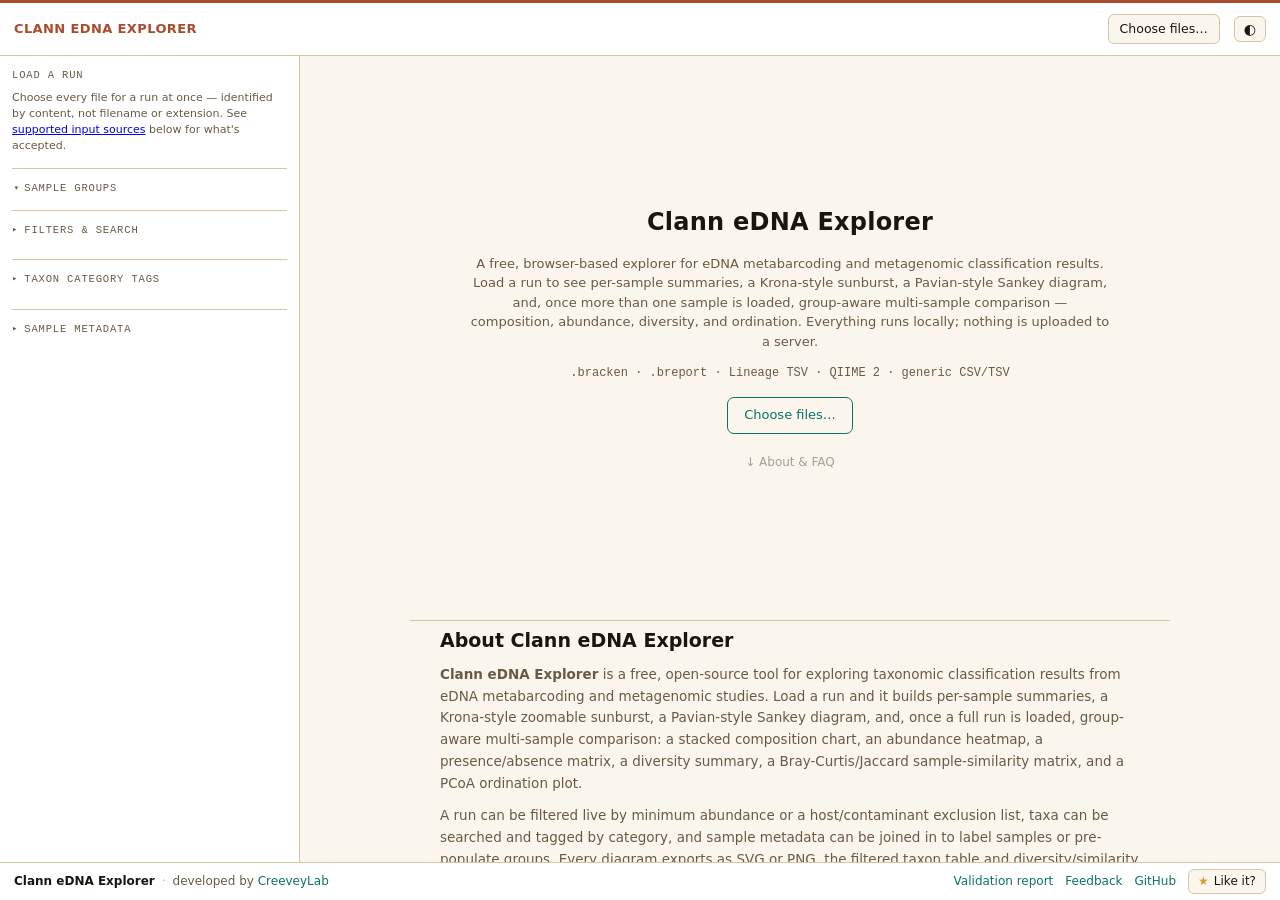
==== commit 440a2ec6: "Link validation report from the site footer, add QA-only disclaimer Added a callout at the top of th" ====
--- a/index.html
+++ b/index.html
@@ -44,6 +44,8 @@
         "acceptedAnswer": { "@type": "Answer", "text": "Yes. Resolve taxonomy for your BLAST/DIAMOND hits in Clann BLAST Explorer (its built-in taxonomy database resolves full lineage from a staxids value), then use its \"Download eDNA Explorer sample\" export to produce a Lineage TSV. Loading that file here gives it the same full rank views, sunburst, Sankey diagram, and multi-sample comparison as a native Kraken2/Bracken sample — not just a flat name list." } },
       { "@type": "Question", "name": "What formats do sample metadata and taxon category tags use?",
         "acceptedAnswer": { "@type": "Answer", "text": "Both are optional CSV/TSV uploads. Sample metadata needs a header row: first column is the sample/barcode ID, every other column is an arbitrary field. Taxon category tags is a two-column taxon-name-or-taxid, category list with no header row. Example files are in the examples/ folder of the repository: sample-metadata.tsv and taxon-category-tags.tsv." } },
+      { "@type": "Question", "name": "If I tag a higher rank like \"Chordata\", does that tag apply to species beneath it?",
+        "acceptedAnswer": { "@type": "Answer", "text": "Yes. Taxon category tags are clade-aware: tagging any rank tags that taxon and every taxon beneath it in the lineage, down to species. A more specific match further down the lineage overrides a broader ancestor's tag. Keyword rules match whole words, not partial substrings, to avoid accidental matches." } },
       { "@type": "Question", "name": "Is my data uploaded to a server?",
         "acceptedAnswer": { "@type": "Answer", "text": "No. Everything runs client-side in your browser — parsing, visualisation, and every export happen locally. Your classification results never leave your computer." } },
       { "@type": "Question", "name": "Can I compare multiple samples?",
@@ -212,6 +214,17 @@
       Open either in a spreadsheet app to build your own from a template.
     </p>
 
+    <h3>If I tag a higher rank like "Chordata", does that tag apply to species beneath it?</h3>
+    <p>
+      Yes. Taxon category tags are clade-aware: tagging any rank — from an uploaded list or a typed keyword
+      rule — tags that taxon and every taxon beneath it in the lineage, all the way down to species. Tagging
+      "Chordata" as <em>Host</em>, for example, also tags "Homo sapiens" and every other species under it. If a
+      more specific taxon further down the lineage has its own match (e.g. "Homo sapiens" tagged separately as
+      <em>Contaminant</em>), that more specific match wins over the broader ancestor tag. Keyword rules match
+      whole words in the taxon name, not partial substrings, so a rule for "Aves" tags "Aves" and its
+      descendants without accidentally matching an unrelated name like "Cavesia".
+    </p>
+
     <h3>Is my data uploaded to a server?</h3>
     <p>
       No. Everything — parsing, every visualisation, and every export — runs client-side in your browser. Your
@@ -317,6 +330,7 @@
       <a href="https://www.creeveylab.org/" target="_blank" rel="noopener">CreeveyLab</a>
     </span>
     <span class="foot-r">
+      <a href="validation/report.html" target="_blank" rel="noopener" title="Independent R validation of this app's computed tables and diagrams">Validation report</a>
       <a href="https://github.com/chriscreevey/clann-edna-explorer/issues/new/choose" target="_blank" rel="noopener" title="Suggest a feature or report a problem (opens GitHub — a free account is needed to post)">Feedback</a>
       <a href="https://github.com/chriscreevey/clann-edna-explorer" target="_blank" rel="noopener" title="Source code on GitHub">GitHub</a>
       <a class="like" href="https://github.com/chriscreevey/clann-edna-explorer" target="_blank" rel="noopener" title="Like it? Star the repository on GitHub"><span class="like-ico">&#9733;</span> Like it?</a>
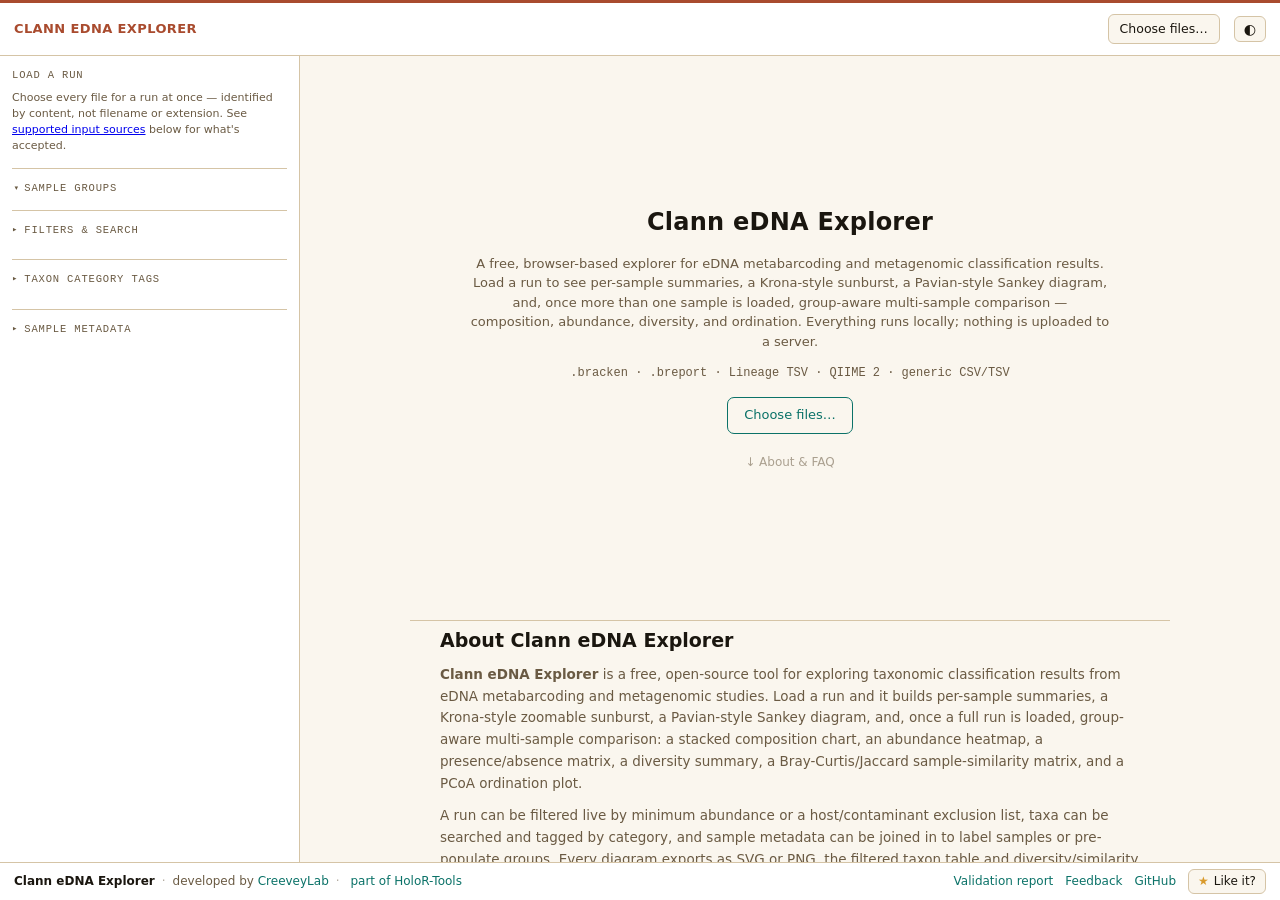
==== commit 9eedde1e: "Add HoloRuminant funding acknowledgment Credits the HoloRuminant EU Horizon 2020 project (GA No. 101" ====
--- a/index.html
+++ b/index.html
@@ -318,6 +318,9 @@
       <a href="https://chriscreevey.github.io/clann-blast-explorer/" target="_blank" rel="noopener">Clann BLAST Explorer</a>,
       and <a href="https://chriscreevey.github.io/clann-pangenome-explorer/" target="_blank" rel="noopener">Clann Pangenome Explorer</a>.
     </p>
+    <p class="about-foot">
+      Part of <strong>HoloR-Tools</strong> from the <a href="https://holoruminant.eu/" target="_blank" rel="noopener">HoloRuminant</a> project. This tool was developed with financial support from the European Union's Horizon 2020 research and innovation programme under grant agreement N° 101000213-HoloRuminant. This publication reflects the views only of the author, and not the European Commission (EC); the EC is not liable for any use that may be made of the information contained herein.
+    </p>
         </section>
       </div>
       <div class="err" id="err" style="display: none;"></div>
@@ -327,7 +330,8 @@
   <footer id="foot">
     <span class="foot-l">
       <strong>Clann eDNA Explorer</strong><span class="sep">&middot;</span>developed by
-      <a href="https://www.creeveylab.org/" target="_blank" rel="noopener">CreeveyLab</a>
+      <a href="https://www.creeveylab.org/" target="_blank" rel="noopener">CreeveyLab</a><span class="sep">&middot;</span>
+      <a href="https://github.com/chriscreevey/clann-edna-explorer#funding" target="_blank" rel="noopener" title="Funding acknowledgement">part of HoloR-Tools</a>
     </span>
     <span class="foot-r">
       <a href="validation/report.html" target="_blank" rel="noopener" title="Independent R validation of this app's computed tables and diagrams">Validation report</a>
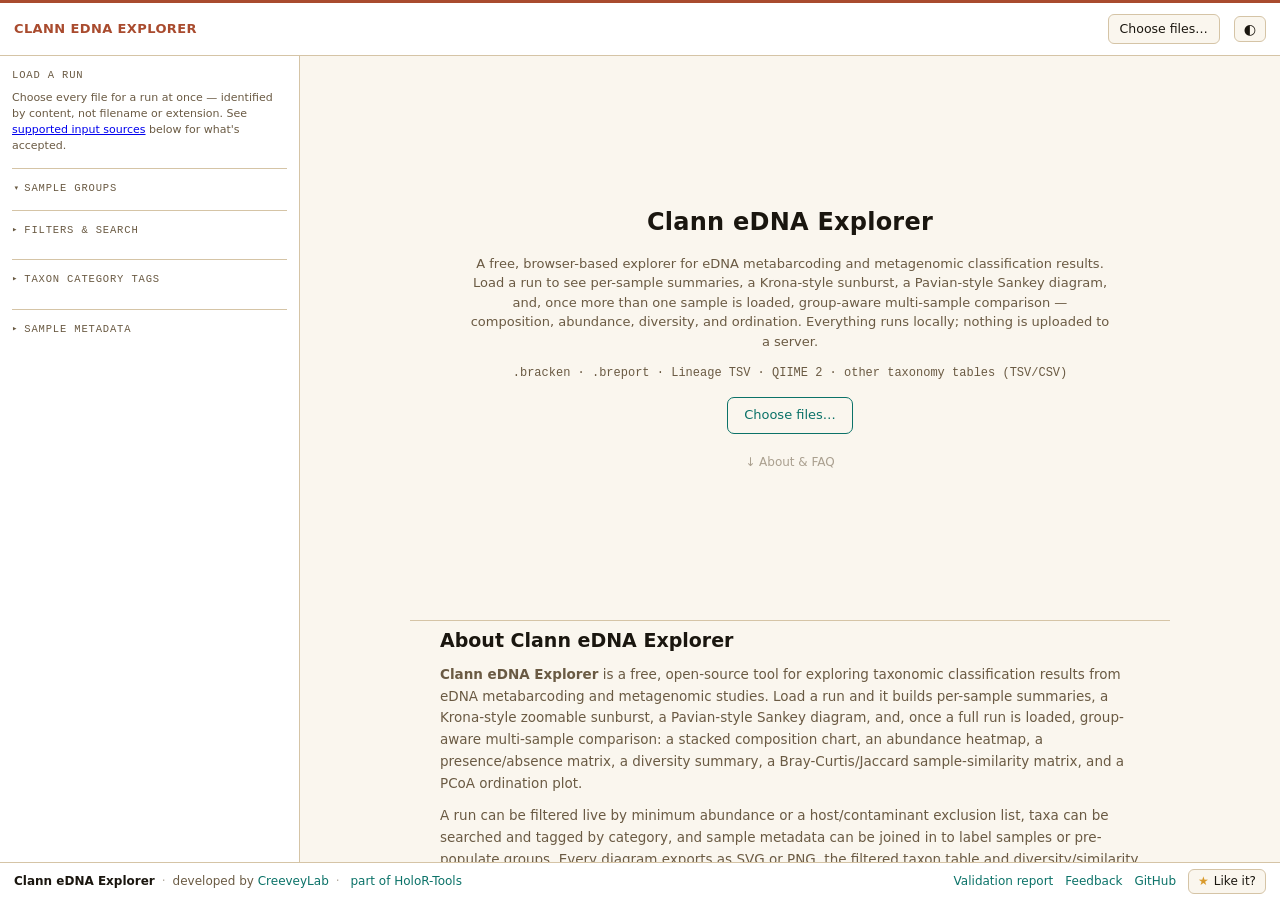
==== commit 2aff9eec: "Replace generic fallback with column-mapping table import in the main pane Non-native taxonomy table" ====
--- a/index.html
+++ b/index.html
@@ -39,7 +39,7 @@
     "@type": "FAQPage",
     "mainEntity": [
       { "@type": "Question", "name": "What input files does Clann eDNA Explorer need?",
-        "acceptedAnswer": { "@type": "Answer", "text": "A Kraken2/Bracken .breport (full taxonomic hierarchy) and/or .bracken (leaf-rank re-estimated counts) file per sample, a Lineage TSV file — a hierarchy-aware format for tools that resolve their own taxonomy, such as Clann BLAST Explorer's eDNA Explorer sample export — or a QIIME 2 feature-table.tsv + taxonomy.tsv pair exported from a FeatureTable[Frequency]/FeatureData[Taxonomy] artifact. Files are identified by their content, not their name or extension, so Galaxy exports with generic filenames still work. A generic tab-delimited fallback parser handles output from other classifiers on a best-effort basis." } },
+        "acceptedAnswer": { "@type": "Answer", "text": "A Kraken2/Bracken .breport (full taxonomic hierarchy) and/or .bracken (leaf-rank re-estimated counts) file per sample, a Lineage TSV file — a hierarchy-aware format for tools that resolve their own taxonomy, such as Clann BLAST Explorer's eDNA Explorer sample export — or a QIIME 2 feature-table.tsv + taxonomy.tsv pair exported from a FeatureTable[Frequency]/FeatureData[Taxonomy] artifact. Files are identified by their content, not their name or extension, so Galaxy exports with generic filenames still work. Other taxonomy tables (per-rank columns or a lineage string, plus counts; long, wide or single-sample) are imported on a best-effort basis after you confirm a suggested column mapping." } },
       { "@type": "Question", "name": "Can I load BLAST or DIAMOND results?",
         "acceptedAnswer": { "@type": "Answer", "text": "Yes. Resolve taxonomy for your BLAST/DIAMOND hits in Clann BLAST Explorer (its built-in taxonomy database resolves full lineage from a staxids value), then use its \"Download eDNA Explorer sample\" export to produce a Lineage TSV. Loading that file here gives it the same full rank views, sunburst, Sankey diagram, and multi-sample comparison as a native Kraken2/Bracken sample — not just a flat name list." } },
       { "@type": "Question", "name": "What formats do sample metadata and taxon category tags use?",
@@ -69,7 +69,7 @@
     <span class="title" id="hTitle"></span>
     <span class="meta" id="hMeta"></span>
     <span class="spacer"></span>
-    <button id="uploadBtn" type="button" title="Pick your Kraken2/Bracken output files">Choose files&hellip;</button>
+    <button id="uploadBtn" type="button" title="Pick your classification output files">Choose files&hellip;</button>
     <input id="folder-input" type="file" multiple style="display: none;" />
     <button class="act" id="themeBtn" type="button" title="Toggle light/dark">&#9680;</button>
   </header>
@@ -81,8 +81,6 @@
         Choose every file for a run at once — identified by content, not filename or extension. See
         <a href="#supported-input-sources">supported input sources</a> below for what's accepted.
       </div>
-      <ul id="file-ticklist" class="file-ticklist scroll-panel" style="display: none;"></ul>
-      <button id="load-selected-btn" class="act" type="button" style="display: none;">Load selected</button>
 
       <details class="sect" id="rowGroups" open>
         <summary>Sample groups</summary>
@@ -106,6 +104,20 @@
     </aside>
 
     <div id="wrap">
+      <section id="import" class="import-view" style="display: none;" aria-label="Load files">
+        <div class="section-banner">
+          <div class="section-banner-title">Load files</div>
+          <div class="section-banner-subtitle">
+            Native formats are recognised automatically. Any other table is read on a best-effort basis: check
+            the suggested role for each column, then tick Include.
+          </div>
+        </div>
+        <ul id="file-ticklist" class="file-ticklist"></ul>
+        <div class="import-actions">
+          <button id="load-selected-btn" class="act primary" type="button">Load selected</button>
+          <button id="import-cancel-btn" class="act" type="button">Cancel</button>
+        </div>
+      </section>
       <div id="explorer" style="display: none;"></div>
       <div id="empty">
         <div class="hero">
@@ -116,7 +128,7 @@
             once more than one sample is loaded, group-aware multi-sample comparison — composition, abundance,
             diversity, and ordination. Everything runs locally; nothing is uploaded to a server.
           </div>
-          <div class="exts">.bracken &middot; .breport &middot; Lineage TSV &middot; QIIME 2 &middot; generic CSV/TSV</div>
+          <div class="exts">.bracken &middot; .breport &middot; Lineage TSV &middot; QIIME 2 &middot; other taxonomy tables (TSV/CSV)</div>
           <button id="emptyOpen" type="button">Choose files&hellip;</button>
           <div class="scroll-hint">&darr; About &amp; FAQ</div>
         </div>
@@ -157,10 +169,13 @@
         treatment as the others — see the FAQ below for the export commands.
       </li>
       <li>
-        <strong>Generic tab-delimited fallback</strong> — best-effort support for other classifiers (Kaiju,
-        Centrifuge, MetaPhlAn, ...): a name column and an abundance column, with manual column mapping if
-        auto-detection can't confirm the shape. No taxonomic hierarchy, so it only feeds the per-sample table,
-        not the sunburst, Sankey, or comparison views.
+        <strong>Other taxonomy tables (best effort)</strong> — any tab-, comma- or semicolon-separated table
+        with taxonomy in it: one column per rank (Kingdom … Species), or a single lineage string
+        (<code>k__…;p__…</code> or <code>a|b|c</code>), plus read counts. Long tables (a sample column, one row
+        per sample × taxon/OTU, e.g. BOLD exports), wide tables (one count column per sample, e.g. DADA2/mothur
+        OTU tables) and single-sample tables all work. The tool suggests a role for every column; you confirm or
+        change it in a mapping table before loading, and your choice is remembered for files with the same
+        header. Mapped files get the same sunburst, Sankey and comparison views as the native formats.
       </li>
     </ul>
     <p>
@@ -342,11 +357,11 @@
   </footer>
 </div>
 
+  <script src="src/parsers/lineage-tsv.js"></script>
+  <script src="src/parsers/table-import.js"></script>
   <script src="src/parsers/sniff.js"></script>
   <script src="src/parsers/breport.js"></script>
   <script src="src/parsers/bracken.js"></script>
-  <script src="src/parsers/generic.js"></script>
-  <script src="src/parsers/lineage-tsv.js"></script>
   <script src="src/parsers/qiime.js"></script>
   <script src="src/parsers/provenance.js"></script>
   <script src="src/parsers/folder-loader.js"></script>
--- a/styles/main.css
+++ b/styles/main.css
@@ -196,15 +196,27 @@
    Component-specific rules (this app's own views), same tokens as above
    ===================================================================== */
 
-/* ---- Load-a-run tick-list (inside #side, above the .sect blocks) ---- */
-.file-ticklist{list-style:none;margin:0.5rem 0;padding:0;font-size:12px}
-.file-ticklist li{display:flex;flex-wrap:wrap;align-items:baseline;gap:0.4rem;padding:0.35rem 0;border-bottom:1px solid var(--line)}
-.file-ticklist li[data-disabled='true']{color:var(--muted)}
-.file-ticklist .format-label{font-size:0.7rem;padding:0.05rem 0.4rem;border-radius:4px;background:var(--bg);border:1px solid var(--line)}
-.file-ticklist .reason{font-size:0.7rem;color:var(--muted)}
+/* ---- Import view (main pane, replaces explorer/hero while choosing files) ---- */
+.import-view{padding:14px;display:flex;flex-direction:column;gap:14px;max-width:1200px}
+.file-ticklist{list-style:none;margin:0;padding:0;display:flex;flex-direction:column;gap:10px;font-size:12.5px}
+.import-file{background:var(--panel);border:1px solid var(--line);border-radius:8px;padding:10px 12px;
+  box-shadow:var(--shadow-sm);min-width:0}
+.import-file[data-disabled='true']{color:var(--muted);box-shadow:none}
+.import-file-head{display:flex;flex-wrap:wrap;align-items:center;gap:0.6rem}
+.include-label{display:flex;align-items:center;gap:0.3rem;font-size:12px;cursor:pointer;user-select:none}
+.import-file-head .sample-name-input{width:12rem;font-size:0.8rem}
+.filename{flex:1;min-width:8rem;font-size:0.75rem;color:var(--muted);overflow:hidden;text-overflow:ellipsis;white-space:nowrap}
+.file-ticklist .format-label{font-size:0.7rem;padding:0.05rem 0.4rem;border-radius:4px;background:var(--bg);border:1px solid var(--line);
+  white-space:nowrap}
+.file-ticklist .reason{font-size:0.75rem;color:var(--muted);margin-top:0.35rem}
+.import-actions{display:flex;gap:8px;flex-wrap:wrap}
+.import-actions button.act{width:auto;padding:7px 16px}
+button.act.primary{border-color:var(--accent);color:var(--accent)}
+button.act.primary:hover:not(:disabled){background:var(--accent);color:#fff}
+:root[data-theme="dark"] button.act.primary:hover:not(:disabled){color:var(--stone-900)}
 /* Recognised files list first; anything that didn't sniff as a known
    format is collapsed under here instead of interleaved with valid rows. */
-.invalid-files-wrapper{display:block;padding:0.35rem 0 0}
+.invalid-files-wrapper{display:block}
 .invalid-files-section summary{cursor:pointer;user-select:none;list-style:none;color:var(--muted);font-size:0.75rem;
   padding:0.3rem 0}
 .invalid-files-section summary::-webkit-details-marker{display:none}
@@ -212,16 +224,33 @@
   transition:transform 120ms}
 .invalid-files-section[open] summary::before{transform:rotate(90deg)}
 .invalid-files-section summary:hover{color:var(--ink)}
-.invalid-files-list{list-style:none;margin:0;padding:0}
-.invalid-files-list li{display:flex;flex-wrap:wrap;align-items:baseline;gap:0.4rem;padding:0.35rem 0;
-  border-bottom:1px solid var(--line)}
-.invalid-files-list li[data-disabled='true']{color:var(--muted)}
-.invalid-files-list li:last-child{border-bottom:none}
-.sample-name-input{width:7rem;font-size:0.8rem}
-.filename{font-size:0.75rem;color:var(--muted);overflow:hidden;text-overflow:ellipsis;white-space:nowrap}
-.column-mapping{width:100%;font-size:0.75rem;color:var(--muted);display:flex;align-items:center;gap:0.5rem;padding-top:0.25rem}
-.column-mapping input[type='number']{width:3.5rem}
-.column-mapping button{width:auto}
+.invalid-files-list{list-style:none;margin:0;padding:0;display:flex;flex-direction:column;gap:6px}
+
+/* Column-mapping editor for non-native tables */
+.mapping-editor{margin-top:0.6rem;border-top:1px solid var(--line);padding-top:0.4rem}
+.mapping-editor>summary{cursor:pointer;user-select:none;font-size:10.5px;text-transform:uppercase;letter-spacing:.06em;
+  color:var(--muted);font-family:var(--font-mono);padding:0.25rem 0}
+.mapping-editor>summary:hover{color:var(--ink)}
+.mapping-body{display:flex;flex-direction:column;gap:8px;min-width:0}
+.mapping-body .hint{margin-top:0}
+.mapping-table-scroll{overflow-x:auto;border:1px solid var(--line);border-radius:6px;max-width:100%}
+.mapping-table{border-collapse:collapse;font-size:11.5px;white-space:nowrap}
+.mapping-table th,.mapping-table td{padding:4px 8px;border-bottom:1px solid var(--line);text-align:left;max-width:14rem;
+  overflow:hidden;text-overflow:ellipsis}
+.mapping-table th{font-family:var(--font-mono);font-weight:500;background:var(--bg)}
+.mapping-table tbody td{color:var(--muted);font-family:var(--font-mono);font-size:11px}
+.mapping-table tbody tr:last-child td{border-bottom:none}
+.mapping-table .role-row td{background:var(--bg)}
+.mapping-table .role-row select{width:auto;min-width:8.5rem;font-size:11.5px;padding:3px 5px}
+.mapping-table .role-row td:not([data-role='ignore']) select{border-color:var(--accent);color:var(--accent)}
+.mapping-options{display:flex;flex-direction:column;gap:3px;font-size:12px}
+.mapping-options label{display:flex;align-items:center;gap:0.35rem;cursor:pointer}
+.mapping-summary{font-size:12px;line-height:1.5;padding:8px 10px;border-radius:6px;background:var(--bg);border:1px solid var(--line)}
+.mapping-layout{font-weight:600}
+.mapping-example{color:var(--muted);font-style:italic;overflow-wrap:anywhere}
+.mapping-warning{color:var(--warn)}
+.mapping-error{color:var(--warn);font-weight:600}
+.mapping-actions button.act{width:auto}
 
 /* ---- Sample groups / Filters / Tags / Metadata (aside .sect bodies) ---- */
 .group-name-input-row{margin-bottom:0.5rem}
